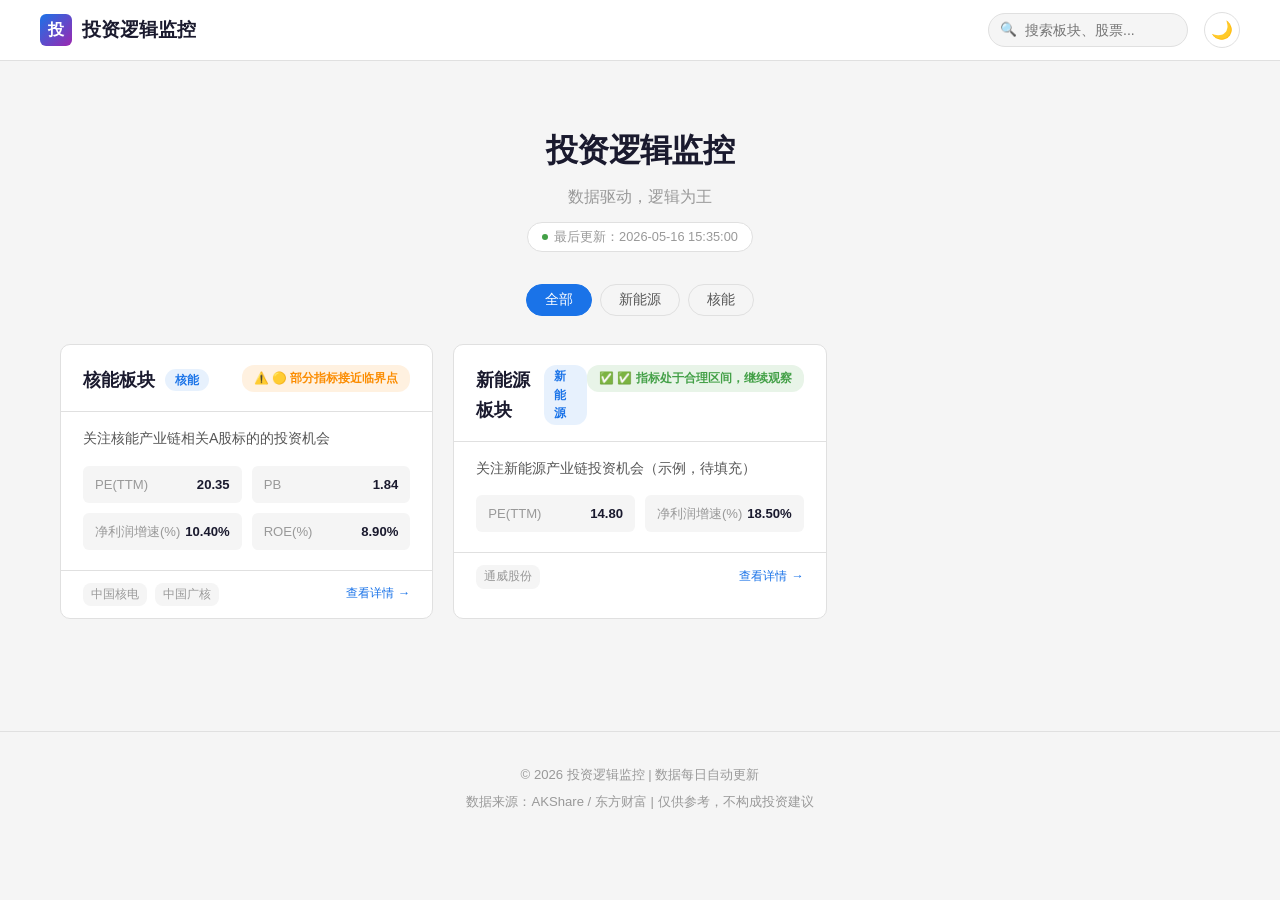
==== output/index.html @ 921703e8 "Initial commit: A-share investment logic monitoring website" ====
<!DOCTYPE html>
<html lang="zh-CN" data-theme="light">
<head>
<meta charset="UTF-8">
<meta name="viewport" content="width=device-width, initial-scale=1.0">
<title>投资逻辑监控</title>
<link rel="stylesheet" href="style.css">
<meta name="description" content="投资逻辑监控 - 数据驱动，逻辑为王">
</head>
<body>

<nav class="navbar">
  <div class="nav-inner">
    <a href="index.html" class="nav-brand">
      <span class="brand-icon">投</span>
      <span>投资逻辑监控</span>
    </a>
    <div class="nav-right">
      <div class="search-wrapper">
        <span class="search-icon">🔍</span>
        <input type="text" class="search-input" placeholder="搜索板块、股票..." />
      </div>
      <button class="theme-toggle" title="切换主题">🌙</button>
    </div>
  </div>
</nav>

<main class="container">
  <div class="page-header">
    <h1>投资逻辑监控</h1>
    <p class="subtitle">数据驱动，逻辑为王</p>
    <div class="last-update">
      <span class="dot"></span>
      最后更新：2026-05-16 15:35:00
    </div>
  </div>

  <div class="tag-filter">
    <button class="tag-btn active" data-tag="all">全部</button><button class="tag-btn" data-tag="新能源">新能源</button><button class="tag-btn" data-tag="核能">核能</button>
  </div>

  <div class="sector-grid">
    
    <div class="sector-card" data-tag="核能" data-name="核能板块" data-href="stocks/nuclear_energy.html" data-search-text="核能板块 关注核能产业链相关A股标的的投资机会 核能 中国核电 601985 中国广核 003816 PE(TTM) PB 净利润增速(%) ROE(%) 股价相对MA20 ## 核能板块投资逻辑

### 为什么关注核能？

1. **政策确定性高**：国家&quot;双碳&quot;目标下，核电作为稳定基荷能源的战略地位明确
2. **审批加速**：近年来核电核准节奏明显加快，每年新批机组数量提升
3. **产业链长**：从上游铀资源、设备制造到下游运营，覆盖面广

### 核心判断指标

| 指标 | 说明 |
|------|------|
| PE(TTM) | 反映当前估值水平，历史分位越低越有吸引力 |
| PB | 净资产倍率，适合重资产行业估值参考 |
| 净利润增速(%) | 核心盈利能力，持续正增长说明基本面健康 |
| ROE(%) | 资本回报率，核电企业通常在8-12% |
| 股价相对MA20 | 短期趋势判断，避免追涨 |

### 临界点信号

当以下条件**同时满足**时，发出买入信号：
- PE(TTM) &lt; 历史均值 - 1个标准差
- 净利润增速 &gt; 0（转正或保持增长）
- 股价跌破MA20但未破位（短期超跌）

*数据每日收盘后自动更新，最后更新时间见页面底部*
">
      <div class="card-header">
        <div class="card-title-row">
          <h3 class="card-title">核能板块</h3>
          <span class="card-tag">核能</span>
        </div>
        <span class="signal-badge warning">⚠️ 🟡 部分指标接近临界点</span>
      </div>
      <div class="card-body">
        <p class="card-desc">关注核能产业链相关A股标的的投资机会</p>
        <div class="card-indicators">
              <div class="mini-indicator">
                <span class="label">PE(TTM)</span>
                <span class="value">20.35</span>
              </div>
              <div class="mini-indicator">
                <span class="label">PB</span>
                <span class="value">1.84</span>
              </div>
              <div class="mini-indicator">
                <span class="label">净利润增速(%)</span>
                <span class="value">10.40%</span>
              </div>
              <div class="mini-indicator">
                <span class="label">ROE(%)</span>
                <span class="value">8.90%</span>
              </div></div>
      </div>
      <div class="card-footer">
        <div class="stocks-list"><span class="stock-chip">中国核电</span><span class="stock-chip">中国广核</span></div>
        <a href="stocks/nuclear_energy.html" class="view-link">查看详情</a>
      </div>
    </div>
    <div class="sector-card" data-tag="新能源" data-name="新能源板块" data-href="stocks/renewable_energy.html" data-search-text="新能源板块 关注新能源产业链投资机会（示例，待填充） 新能源 通威股份 600438 PE(TTM) 净利润增速(%) ## 新能源板块投资逻辑

（待补充详细分析...）

*数据每日收盘后自动更新*
">
      <div class="card-header">
        <div class="card-title-row">
          <h3 class="card-title">新能源板块</h3>
          <span class="card-tag">新能源</span>
        </div>
        <span class="signal-badge safe">✅ ✅ 指标处于合理区间，继续观察</span>
      </div>
      <div class="card-body">
        <p class="card-desc">关注新能源产业链投资机会（示例，待填充）</p>
        <div class="card-indicators">
              <div class="mini-indicator">
                <span class="label">PE(TTM)</span>
                <span class="value">14.80</span>
              </div>
              <div class="mini-indicator">
                <span class="label">净利润增速(%)</span>
                <span class="value">18.50%</span>
              </div></div>
      </div>
      <div class="card-footer">
        <div class="stocks-list"><span class="stock-chip">通威股份</span></div>
        <a href="stocks/renewable_energy.html" class="view-link">查看详情</a>
      </div>
    </div>
  </div>
</main>

<footer class="footer">
  <p>© 2026 投资逻辑监控 | 数据每日自动更新</p>
  <p style="margin-top:6px">数据来源：AKShare / 东方财富 | 仅供参考，不构成投资建议</p>
</footer>

<script src="app.js"></script>
</body>
</html>
---- output/style.css ----
/* ========================================
   A股投资逻辑监控网站 - 样式表
   涨红跌绿（A股惯例） | 暗色/亮色模式 | 移动端适配
   ======================================== */

:root {
  /* 亮色主题 */
  --bg-primary: #f5f5f5;
  --bg-secondary: #ffffff;
  --bg-card: #ffffff;
  --text-primary: #1a1a2e;
  --text-secondary: #555;
  --text-muted: #999;
  --border-color: #e0e0e0;
  --accent: #1a73e8;
  --accent-hover: #1557b0;

  /* A股配色：涨红跌绿 */
  --up-color: #e53935;      /* 红色=涨 */
  --down-color: #43a047;    /* 绿色=跌 */
  --flat-color: #999;

  /* 信号灯颜色 */
  --signal-safe: #43a047;
  --signal-warning: #fb8c00;
  --signal-danger: #e53935;

  /* 阴影 */
  --shadow-sm: 0 1px 3px rgba(0,0,0,0.08);
  --shadow-md: 0 4px 12px rgba(0,0,0,0.10);
  --shadow-lg: 0 8px 24px rgba(0,0,0,0.12);

  /* 圆角 */
  --radius-sm: 6px;
  --radius-md: 10px;
  --radius-lg: 16px;

  /* 过渡 */
  --transition: all 0.25s ease;
}

/* 暗色主题 */
[data-theme="dark"] {
  --bg-primary: #0d1117;
  --bg-secondary: #161b22;
  --bg-card: #1c2128;
  --text-primary: #e6edf3;
  --text-secondary: #b1bac4;
  --text-muted: #768390;
  --border-color: #30363d;
  --accent: #58a6ff;
  --accent-hover: #79c0ff;
  --shadow-sm: 0 1px 3px rgba(0,0,0,0.30);
  --shadow-md: 0 4px 12px rgba(0,0,0,0.40);
  --shadow-lg: 0 8px 24px rgba(0,0,0,0.50);
}

/* ========== 基础重置 ========== */
*, *::before, *::after {
  margin: 0;
  padding: 0;
  box-sizing: border-box;
}

html {
  font-size: 16px;
  scroll-behavior: smooth;
}

body {
  font-family: -apple-system, BlinkMacSystemFont, "Segoe UI", "PingFang SC", "Hiragino Sans GB", "Microsoft YaHei", sans-serif;
  background: var(--bg-primary);
  color: var(--text-primary);
  line-height: 1.6;
  transition: var(--transition);
  min-height: 100vh;
}

a { color: var(--accent); text-decoration: none; }
a:hover { color: var(--accent-hover); }

/* ========== 导航栏 ========== */
.navbar {
  position: sticky;
  top: 0;
  z-index: 100;
  background: var(--bg-secondary);
  border-bottom: 1px solid var(--border-color);
  padding: 0 20px;
  backdrop-filter: blur(10px);
}

.nav-inner {
  max-width: 1200px;
  margin: 0 auto;
  display: flex;
  align-items: center;
  justify-content: space-between;
  height: 60px;
}

.nav-brand {
  display: flex;
  align-items: center;
  gap: 10px;
  font-size: 1.2rem;
  font-weight: 700;
  color: var(--text-primary);
}

.nav-brand .brand-icon {
  width: 32px;
  height: 32px;
  background: linear-gradient(135deg, var(--accent), #9c27b0);
  border-radius: var(--radius-sm);
  display: flex;
  align-items: center;
  justify-content: center;
  color: white;
  font-size: 1rem;
  font-weight: bold;
}

.nav-right {
  display: flex;
  align-items: center;
  gap: 16px;
}

/* 搜索框 */
.search-wrapper {
  position: relative;
}

.search-input {
  padding: 8px 14px 8px 36px;
  border: 1px solid var(--border-color);
  border-radius: 20px;
  background: var(--bg-primary);
  color: var(--text-primary);
  font-size: 0.875rem;
  width: 200px;
  outline: none;
  transition: var(--transition);
}

.search-input:focus {
  width: 260px;
  border-color: var(--accent);
  box-shadow: 0 0 0 3px rgba(26,115,232,0.15);
}

.search-icon {
  position: absolute;
  left: 12px;
  top: 50%;
  transform: translateY(-50%);
  color: var(--text-muted);
  font-size: 0.85rem;
  pointer-events: none;
}

/* 主题切换按钮 */
.theme-toggle {
  background: none;
  border: 1px solid var(--border-color);
  border-radius: 50%;
  width: 36px;
  height: 36px;
  cursor: pointer;
  display: flex;
  align-items: center;
  justify-content: center;
  font-size: 1.1rem;
  transition: var(--transition);
  color: var(--text-secondary);
}

.theme-toggle:hover {
  background: var(--bg-primary);
  color: var(--text-primary);
  transform: rotate(15deg);
}

/* ========== 主内容区 ========== */
.container {
  max-width: 1200px;
  margin: 0 auto;
  padding: 24px 20px;
}

/* ========== 页头 ========== */
.page-header {
  text-align: center;
  padding: 40px 0 32px;
}

.page-header h1 {
  font-size: 2rem;
  font-weight: 800;
  margin-bottom: 8px;
  letter-spacing: -0.02em;
}

.page-header .subtitle {
  color: var(--text-muted);
  font-size: 1rem;
}

.last-update {
  display: inline-flex;
  align-items: center;
  gap: 6px;
  margin-top: 12px;
  padding: 4px 14px;
  background: var(--bg-secondary);
  border: 1px solid var(--border-color);
  border-radius: 20px;
  font-size: 0.8rem;
  color: var(--text-muted);
}

.last-update .dot {
  width: 6px;
  height: 6px;
  border-radius: 50%;
  background: var(--signal-safe);
  animation: pulse 2s infinite;
}

@keyframes pulse {
  0%, 100% { opacity: 1; }
  50% { opacity: 0.4; }
}

/* ========== 标签筛选 ========== */
.tag-filter {
  display: flex;
  justify-content: center;
  gap: 8px;
  flex-wrap: wrap;
  margin-bottom: 28px;
}

.tag-btn {
  padding: 6px 18px;
  border: 1px solid var(--border-color);
  border-radius: 20px;
  background: transparent;
  color: var(--text-secondary);
  cursor: pointer;
  font-size: 0.85rem;
  transition: var(--transition);
}

.tag-btn:hover,
.tag-btn.active {
  background: var(--accent);
  color: white;
  border-color: var(--accent);
}

/* ========== 板块卡片网格 ========== */
.sector-grid {
  display: grid;
  grid-template-columns: repeat(auto-fill, minmax(340px, 1fr));
  gap: 20px;
  margin-bottom: 48px;
}

/* 单个板块卡片 */
.sector-card {
  background: var(--bg-card);
  border: 1px solid var(--border-color);
  border-radius: var(--radius-md);
  overflow: hidden;
  transition: var(--transition);
  cursor: pointer;
}

.sector-card:hover {
  transform: translateY(-3px);
  box-shadow: var(--shadow-lg);
  border-color: var(--accent);
}

.card-header {
  padding: 20px 22px 16px;
  border-bottom: 1px solid var(--border-color);
  display: flex;
  justify-content: space-between;
  align-items: flex-start;
}

.card-title-row {
  display: flex;
  align-items: center;
  gap: 10px;
}

.card-title {
  font-size: 1.15rem;
  font-weight: 700;
  color: var(--text-primary);
}

.card-tag {
  display: inline-block;
  padding: 2px 10px;
  border-radius: 12px;
  font-size: 0.72rem;
  font-weight: 600;
  background: rgba(26,115,232,0.1);
  color: var(--accent);
}

[data-theme="dark"] .card-tag {
  background: rgba(88,166,255,0.15);
}

/* 信号状态标签 */
.signal-badge {
  padding: 4px 12px;
  border-radius: 12px;
  font-size: 0.73rem;
  font-weight: 600;
  white-space: nowrap;
}

.signal-badge.safe {
  background: rgba(67,160,71,0.12);
  color: var(--signal-safe);
}
.signal-badge.warning {
  background: rgba(251,140,0,0.12);
  color: var(--signal-warning);
}
.signal-badge.danger {
  background: rgba(229,57,53,0.12);
  color: var(--signal-danger);
}

.card-body {
  padding: 16px 22px 20px;
}

.card-desc {
  font-size: 0.88rem;
  color: var(--text-secondary);
  line-height: 1.55;
  margin-bottom: 16px;
}

/* 卡片内迷你指标条 */
.card-indicators {
  display: grid;
  grid-template-columns: repeat(2, 1fr);
  gap: 10px;
}

.mini-indicator {
  display: flex;
  justify-content: space-between;
  align-items: center;
  padding: 8px 12px;
  background: var(--bg-primary);
  border-radius: var(--radius-sm);
  font-size: 0.82rem;
}

.mini-indicator .label {
  color: var(--text-muted);
}

.mini-indicator .value {
  font-weight: 600;
  font-variant-numeric: tabular-nums;
}

.mini-indicator .value.up { color: var(--up-color); }
.mini-indicator .value.down { color: var(--down-color); }

.card-footer {
  padding: 12px 22px;
  border-top: 1px solid var(--border-color);
  display: flex;
  justify-content: space-between;
  align-items: center;
  font-size: 0.78rem;
  color: var(--text-muted);
}

.stocks-list {
  display: flex;
  gap: 8px;
}

.stock-chip {
  padding: 2px 8px;
  background: var(--bg-primary);
  border-radius: 8px;
  font-size: 0.76rem;
  font-family: "SF Mono", Consolas, monospace;
}

.view-link {
  display: inline-flex;
  align-items: center;
  gap: 4px;
  color: var(--accent);
  font-weight: 500;
}

.view-link::after {
  content: "→";
  transition: transform 0.2s;
}

.sector-card:hover .view-link::after {
  transform: translateX(3px);
}

/* ========== 详情页样式 ========== */

/* 面包屑导航 */
.breadcrumb {
  display: flex;
  align-items: center;
  gap: 8px;
  font-size: 0.88rem;
  color: var(--text-muted);
  margin-bottom: 24px;
  padding-top: 12px;
}

.breadcrumb a { color: var(--text-muted); }
.breadcrumb a:hover { color: var(--accent); }
.breadcrumb .separator { font-size: 0.75rem; }

/* 详情页头部 */
.detail-header {
  display: flex;
  justify-content: space-between;
  align-items: flex-start;
  margin-bottom: 28px;
  flex-wrap: wrap;
  gap: 16px;
}

.detail-title-group h1 {
  font-size: 1.65rem;
  font-weight: 800;
  margin-bottom: 6px;
}

.detail-meta {
  display: flex;
  align-items: center;
  gap: 12px;
  font-size: 0.88rem;
  color: var(--text-muted);
}

.detail-actions {
  display: flex;
  gap: 10px;
}

.btn {
  display: inline-flex;
  align-items: center;
  gap: 6px;
  padding: 8px 18px;
  border-radius: var(--radius-sm);
  font-size: 0.85rem;
  font-weight: 500;
  cursor: pointer;
  border: 1px solid var(--border-color);
  background: var(--bg-card);
  color: var(--text-primary);
  transition: var(--transition);
}

.btn:hover {
  border-color: var(--accent);
  color: var(--accent);
}

.btn-primary {
  background: var(--accent);
  color: white;
  border-color: var(--accent);
}

.btn-primary:hover {
  background: var(--accent-hover);
  color: white;
}

/* 数据看板区域 */
.data-dashboard {
  margin-bottom: 36px;
}

.section-label {
  display: flex;
  align-items: center;
  gap: 8px;
  font-size: 0.92rem;
  font-weight: 700;
  color: var(--text-secondary);
  text-transform: uppercase;
  letter-spacing: 0.05em;
  margin-bottom: 16px;
  padding-bottom: 8px;
  border-bottom: 2px solid var(--border-color);
}

.section-label .icon {
  font-size: 1.1rem;
}

/* 信号面板 */
.signal-panel {
  display: grid;
  grid-template-columns: repeat(auto-fit, minmax(240px, 1fr));
  gap: 16px;
  margin-bottom: 24px;
}

.signal-card {
  padding: 20px 24px;
  border-radius: var(--radius-md);
  border: 1px solid var(--border-color);
  background: var(--bg-card);
  text-align: center;
}

.signal-card .signal-label {
  font-size: 0.82rem;
  color: var(--text-muted);
  margin-bottom: 8px;
}

.signal-card .signal-value {
  font-size: 1.5rem;
  font-weight: 800;
}

.signal-card .signal-value.safe { color: var(--signal-safe); }
.signal-card .signal-value.warning { color: var(--signal-warning); }
.signal-card .signal-value.danger { color: var(--signal-danger); }

.signal-card .signal-desc {
  font-size: 0.8rem;
  color: var(--text-muted);
  margin-top: 6px;
}

/* 指标卡片网格 */
.indicator-grid {
  display: grid;
  grid-template-columns: repeat(auto-fill, minmax(200px, 1fr));
  gap: 14px;
  margin-bottom: 24px;
}

.indicator-card {
  padding: 18px 20px;
  border-radius: var(--radius-md);
  border: 1px solid var(--border-color);
  background: var(--bg-card);
  position: relative;
  overflow: hidden;
}

.indicator-card .ind-name {
  font-size: 0.83rem;
  color: var(--text-muted);
  margin-bottom: 8px;
}

.indicator-card .ind-value {
  font-size: 1.35rem;
  font-weight: 800;
  font-variant-numeric: tabular-nums;
}

.indicator-card .ind-value.up { color: var(--up-color); }
.indicator-card .ind-value.down { color: var(--down-color); }

.indicator-card .ind-bar {
  height: 4px;
  background: var(--bg-primary);
  border-radius: 2px;
  margin-top: 10px;
  position: relative;
  overflow: hidden;
}

.indicator-card .ind-bar-fill {
  height: 100%;
  border-radius: 2px;
  transition: width 0.5s ease;
}

.indicator-card .ind-bar-fill.good { background: var(--signal-safe); }
.indicator-card .ind-bar-fill.bad { background: var(--signal-danger); }
.indicator-card .ind-bar-fill.warn { background: var(--signal-warning); }

.indicator-card .ind-range {
  display: flex;
  justify-content: space-between;
  font-size: 0.7rem;
  color: var(--text-muted);
  margin-top: 4px;
  font-variant-numeric: tabular-nums;
}

/* 图表容器 */
.chart-container {
  background: var(--bg-card);
  border: 1px solid var(--border-color);
  border-radius: var(--radius-md);
  padding: 20px;
  margin-bottom: 24px;
  position: relative;
}

.chart-container canvas {
  width: 100% !important;
  max-height: 350px;
}

.chart-tabs {
  display: flex;
  gap: 6px;
  margin-bottom: 16px;
}

.chart-tab {
  padding: 6px 16px;
  border: 1px solid var(--border-color);
  border-radius: 16px;
  background: transparent;
  cursor: pointer;
  font-size: 0.82rem;
  color: var(--text-secondary);
  transition: var(--transition);
}

.chart-tab.active {
  background: var(--accent);
  color: white;
  border-color: var(--accent);
}

/* 逻辑文章区域 */
.article-section {
  background: var(--bg-card);
  border: 1px solid var(--border-color);
  border-radius: var(--radius-md);
  padding: 28px 32px;
  margin-bottom: 36px;
}

.article-section h2 {
  font-size: 1.3rem;
  font-weight: 700;
  margin-bottom: 20px;
  padding-bottom: 12px;
  border-bottom: 1px solid var(--border-color);
}

.article-section h3 {
  font-size: 1.08rem;
  font-weight: 600;
  margin: 24px 0 10px;
  color: var(--text-primary);
}

.article-section p {
  margin-bottom: 14px;
  color: var(--text-secondary);
  line-height: 1.75;
}

.article-section ul, .article-section ol {
  margin: 10px 0 14px 22px;
  color: var(--text-secondary);
}

.article-section li {
  margin-bottom: 6px;
  line-height: 1.6;
}

.article-section table {
  width: 100%;
  border-collapse: collapse;
  margin: 16px 0;
  font-size: 0.9rem;
}

.article-section th,
.article-section td {
  padding: 10px 14px;
  border: 1px solid var(--border-color);
  text-align: left;
}

.article-section th {
  background: var(--bg-primary);
  font-weight: 600;
  color: var(--text-secondary);
  font-size: 0.82rem;
}

.article-section td {
  color: var(--text-secondary);
}

.article-section em {
  color: var(--text-muted);
  font-style: normal;
}

.article-section strong {
  color: var(--text-primary);
}

/* 页脚 */
.footer {
  text-align: center;
  padding: 32px 20px;
  color: var(--text-muted);
  font-size: 0.82rem;
  border-top: 1px solid var(--border-color);
  margin-top: 40px;
}

.footer a { color: var(--text-secondary); }

/* ========== 响应式 ========== */
@media (max-width: 768px) {
  html { font-size: 15px; }

  .nav-inner { padding: 0 8px; }

  .search-input {
    width: 140px;
    font-size: 0.82rem;
  }
  .search-input:focus { width: 180px; }

  .page-header h1 { font-size: 1.5rem; }

  .sector-grid {
    grid-template-columns: 1fr;
  }

  .card-indicators {
    grid-template-columns: 1fr 1fr;
  }

  .indicator-grid {
    grid-template-columns: repeat(2, 1fr);
  }

  .signal-panel {
    grid-template-columns: 1fr;
  }

  .detail-header {
    flex-direction: column;
  }

  .article-section {
    padding: 20px 18px;
  }

  .chart-container {
    padding: 14px;
  }

  .container { padding: 16px 12px; }
}

@media (max-width: 480px) {
  .search-wrapper { display: none; }

  .tag-filter { gap: 6px; }
  .tag-btn { padding: 5px 13px; font-size: 0.8rem; }

  .indicator-grid {
    grid-template-columns: 1fr;
  }

  .card-indicators {
    grid-template-columns: 1fr;
  }
}

/* ========== 动画 ========== */
@keyframes fadeInUp {
  from { opacity: 0; transform: translateY(16px); }
  to { opacity: 1; transform: translateY(0); }
}

.sector-card {
  animation: fadeInUp 0.4s ease backwards;
}

.sector-card:nth-child(1) { animation-delay: 0.03s; }
.sector-card:nth-child(2) { animation-delay: 0.06s; }
.sector-card:nth-child(3) { animation-delay: 0.09s; }
.sector-card:nth-child(4) { animation-delay: 0.12s; }
.sector-card:nth-child(5) { animation-delay: 0.15s; }
.sector-card:nth-child(6) { animation-delay: 0.18s; }

/* ========== 无结果提示 ========== */
.no-results {
  text-align: center;
  padding: 60px 20px;
  color: var(--text-muted);
}

.no-results .emoji { font-size: 2.5rem; margin-bottom: 12px; }
.no-results p { font-size: 0.95rem; }
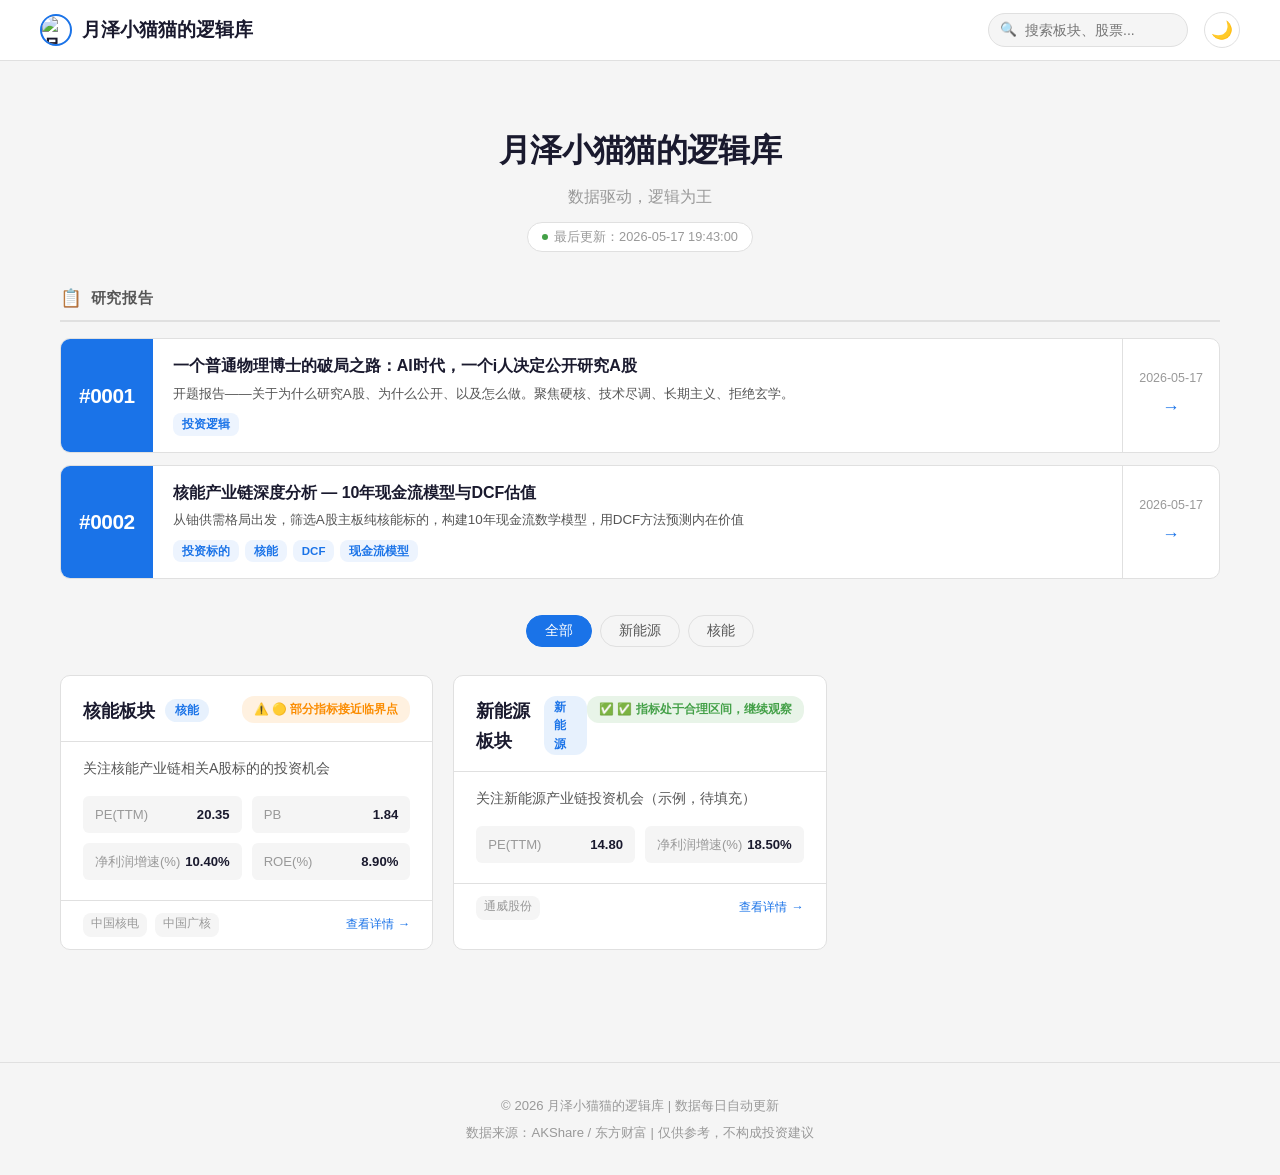
==== commit ecc8619f: "Add research reports #0001 & #0002, update homepage with report list #0001: 开篇文 - 一个普通物理博士的破局之路 (lab" ====
--- a/output/index.html
+++ b/output/index.html
@@ -3,17 +3,17 @@
 <head>
 <meta charset="UTF-8">
 <meta name="viewport" content="width=device-width, initial-scale=1.0">
-<title>投资逻辑监控</title>
+<title>月泽小猫猫的逻辑库</title>
 <link rel="stylesheet" href="style.css">
-<meta name="description" content="投资逻辑监控 - 数据驱动，逻辑为王">
+<meta name="description" content="月泽小猫猫的逻辑库 - 数据驱动，逻辑为王">
 </head>
 <body>
 
 <nav class="navbar">
   <div class="nav-inner">
     <a href="index.html" class="nav-brand">
-      <span class="brand-icon">投</span>
-      <span>投资逻辑监控</span>
+      <img src="avatar.jpg" alt="月泽小猫猫" class="brand-avatar" />
+      <span>月泽小猫猫的逻辑库</span>
     </a>
     <div class="nav-right">
       <div class="search-wrapper">
@@ -27,11 +27,58 @@
 
 <main class="container">
   <div class="page-header">
-    <h1>投资逻辑监控</h1>
+    <h1>月泽小猫猫的逻辑库</h1>
     <p class="subtitle">数据驱动，逻辑为王</p>
     <div class="last-update">
       <span class="dot"></span>
-      最后更新：2026-05-16 15:35:00
+      最后更新：2026-05-17 19:43:00
+    </div>
+  </div>
+
+  <!-- 研究报告（按时间倒序，序号越大越新） -->
+  <div class="data-dashboard" id="reports">
+    <div class="section-label"><span class="icon">📋</span> 研究报告</div>
+    <div class="report-list">
+
+      <!-- #0001 开篇文（最新） -->
+      <a href="reports/article-0001.html" class="report-card">
+        <div class="report-card-left">
+          <span class="report-num">#0001</span>
+        </div>
+        <div class="report-card-body">
+          <h3 class="report-card-title">一个普通物理博士的破局之路：AI时代，一个i人决定公开研究A股</h3>
+          <p class="report-card-desc">开题报告——关于为什么研究A股、为什么公开、以及怎么做。聚焦硬核、技术尽调、长期主义、拒绝玄学。</p>
+          <div class="report-card-tags">
+            <span class="r-tag">投资逻辑</span>
+          </div>
+        </div>
+        <div class="report-card-right">
+          <span class="report-date">2026-05-17</span>
+          <span class="report-arrow">→</span>
+        </div>
+      </a>
+
+      <!-- #0002 核能深度分析 -->
+      <a href="reports/nuclear-002.html" class="report-card">
+        <div class="report-card-left">
+          <span class="report-num">#0002</span>
+        </div>
+        <div class="report-card-body">
+          <h3 class="report-card-title">核能产业链深度分析 — 10年现金流模型与DCF估值</h3>
+          <p class="report-card-desc">从铀供需格局出发，筛选A股主板纯核能标的，构建10年现金流数学模型，用DCF方法预测内在价值</p>
+          <div class="report-card-tags">
+            <span class="r-tag">投资标的</span>
+            <span class="r-tag">核能</span>
+            <span class="r-tag">DCF</span>
+            <span class="r-tag">现金流模型</span>
+          </div>
+        </div>
+        <div class="report-card-right">
+          <span class="report-date">2026-05-17</span>
+          <span class="report-arrow">→</span>
+        </div>
+      </a>
+
     </div>
   </div>
 
@@ -134,7 +181,7 @@
 </main>
 
 <footer class="footer">
-  <p>© 2026 投资逻辑监控 | 数据每日自动更新</p>
+  <p>© 2026 月泽小猫猫的逻辑库 | 数据每日自动更新</p>
   <p style="margin-top:6px">数据来源：AKShare / 东方财富 | 仅供参考，不构成投资建议</p>
 </footer>
 
--- a/output/style.css
+++ b/output/style.css
@@ -108,17 +108,12 @@
   color: var(--text-primary);
 }
 
-.nav-brand .brand-icon {
+.nav-brand .brand-avatar {
   width: 32px;
   height: 32px;
-  background: linear-gradient(135deg, var(--accent), #9c27b0);
-  border-radius: var(--radius-sm);
-  display: flex;
-  align-items: center;
-  justify-content: center;
-  color: white;
-  font-size: 1rem;
-  font-weight: bold;
+  border-radius: 50%;
+  object-fit: cover;
+  border: 2px solid var(--accent);
 }
 
 .nav-right {
@@ -827,3 +822,136 @@
 
 .no-results .emoji { font-size: 2.5rem; margin-bottom: 12px; }
 .no-results p { font-size: 0.95rem; }
+
+/* ========== 研究报告列表 ========== */
+.report-list {
+  display: flex;
+  flex-direction: column;
+  gap: 12px;
+}
+
+.report-card {
+  display: flex;
+  align-items: stretch;
+  gap: 0;
+  background: var(--bg-card);
+  border: 1px solid var(--border-color);
+  border-radius: var(--radius-md);
+  padding: 0;
+  text-decoration: none;
+  color: inherit;
+  transition: transform 0.2s, box-shadow 0.2s, border-color 0.2s;
+  overflow: hidden;
+}
+
+.report-card:hover {
+  transform: translateY(-2px);
+  box-shadow: var(--shadow-md);
+  border-color: var(--accent);
+}
+
+.report-card-left {
+  display: flex;
+  align-items: center;
+  justify-content: center;
+  padding: 0 18px;
+  background: var(--accent);
+  color: white;
+  flex-shrink: 0;
+  min-width: 70px;
+}
+
+.report-num {
+  font-size: 1.3rem;
+  font-weight: 800;
+  letter-spacing: -0.02em;
+}
+
+.report-card-body {
+  flex: 1;
+  padding: 16px 20px;
+  display: flex;
+  flex-direction: column;
+  gap: 6px;
+  min-width: 0;
+}
+
+.report-card-title {
+  font-size: 1rem;
+  font-weight: 700;
+  color: var(--text-primary);
+  line-height: 1.4;
+  overflow: hidden;
+  text-overflow: ellipsis;
+  white-space: nowrap;
+}
+
+.report-card-desc {
+  font-size: 0.84rem;
+  color: var(--text-secondary);
+  line-height: 1.45;
+  display: -webkit-box;
+  -webkit-line-clamp: 2;
+  -webkit-box-orient: vertical;
+  overflow: hidden;
+}
+
+.report-card-tags {
+  display: flex;
+  gap: 6px;
+  margin-top: 4px;
+  flex-wrap: wrap;
+}
+
+.r-tag {
+  display: inline-block;
+  padding: 2px 9px;
+  border-radius: 8px;
+  font-size: 0.72rem;
+  font-weight: 600;
+  background: rgba(26,115,232,0.08);
+  color: var(--accent);
+}
+
+[data-theme="dark"] .r-tag { background: rgba(88,166,255,0.12); }
+
+.report-card-right {
+  display: flex;
+  flex-direction: column;
+  align-items: center;
+  justify-content: center;
+  padding: 0 16px;
+  flex-shrink: 0;
+  gap: 4px;
+  min-width: 80px;
+  border-left: 1px solid var(--border-color);
+}
+
+.report-date {
+  font-size: 0.78rem;
+  color: var(--text-muted);
+  white-space: nowrap;
+}
+
+.report-arrow {
+  font-size: 1.1rem;
+  color: var(--accent);
+  transition: transform 0.2s;
+}
+
+.report-card:hover .report-arrow {
+  transform: translateX(3px);
+}
+
+@media (max-width: 640px) {
+  .report-card { flex-direction: column; }
+  .report-card-left { padding: 12px; min-width: auto; }
+  .report-card-right {
+    flex-direction: row;
+    justify-content: space-between;
+    padding: 10px 20px;
+    border-left: none;
+    border-top: 1px solid var(--border-color);
+    min-width: auto;
+  }
+}
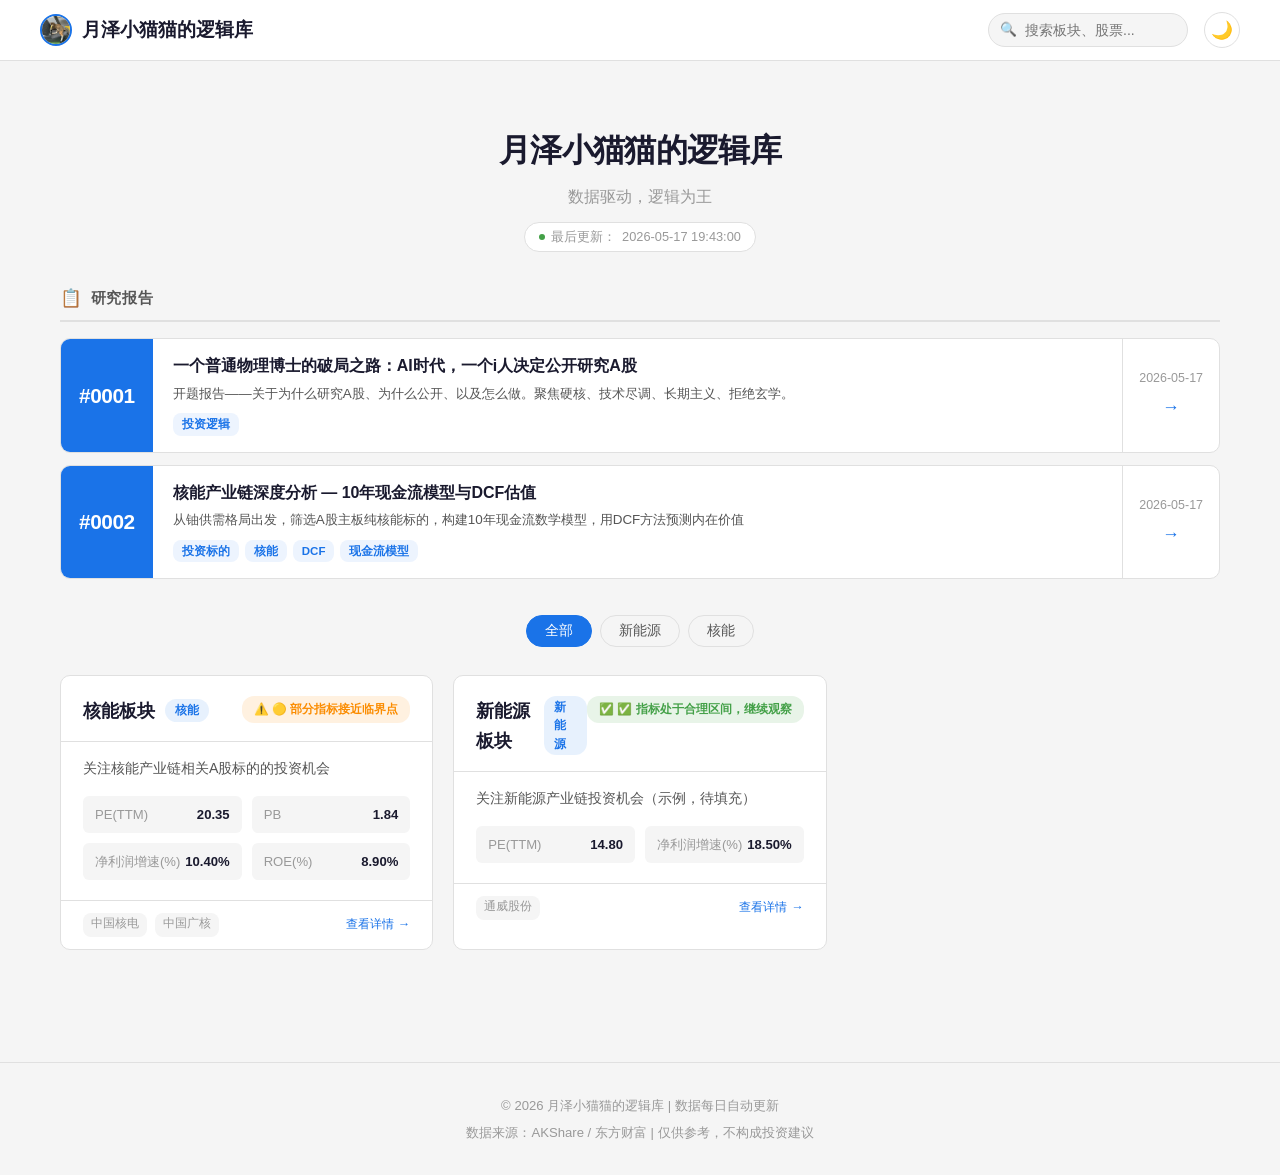
==== commit eab35d47: "feat: 每日自动更新系统 - GitHub Actions + 动态数据加载 1. 新增 .github/workflows/daily-update.yml    - 每个交易日 18:00(北" ====
--- a/output/index.html
+++ b/output/index.html
@@ -31,7 +31,7 @@
     <p class="subtitle">数据驱动，逻辑为王</p>
     <div class="last-update">
       <span class="dot"></span>
-      最后更新：2026-05-17 19:43:00
+      最后更新：<span class="last-update-time">2026-05-17 19:43:00</span>
     </div>
   </div>
 
@@ -88,7 +88,7 @@
 
   <div class="sector-grid">
     
-    <div class="sector-card" data-tag="核能" data-name="核能板块" data-href="stocks/nuclear_energy.html" data-search-text="核能板块 关注核能产业链相关A股标的的投资机会 核能 中国核电 601985 中国广核 003816 PE(TTM) PB 净利润增速(%) ROE(%) 股价相对MA20 ## 核能板块投资逻辑
+    <div class="sector-card" data-tag="核能" data-name="核能板块" data-sector-id="nuclear_energy" data-href="stocks/nuclear_energy.html" data-search-text="核能板块 关注核能产业链相关A股标的的投资机会 核能 中国核电 601985 中国广核 003816 PE(TTM) PB 净利润增速(%) ROE(%) 股价相对MA20 ## 核能板块投资逻辑
 
 ### 为什么关注核能？
 
@@ -147,7 +147,7 @@
         <a href="stocks/nuclear_energy.html" class="view-link">查看详情</a>
       </div>
     </div>
-    <div class="sector-card" data-tag="新能源" data-name="新能源板块" data-href="stocks/renewable_energy.html" data-search-text="新能源板块 关注新能源产业链投资机会（示例，待填充） 新能源 通威股份 600438 PE(TTM) 净利润增速(%) ## 新能源板块投资逻辑
+    <div class="sector-card" data-tag="新能源" data-name="新能源板块" data-sector-id="renewable_energy" data-href="stocks/renewable_energy.html" data-search-text="新能源板块 关注新能源产业链投资机会（示例，待填充） 新能源 通威股份 600438 PE(TTM) 净利润增速(%) ## 新能源板块投资逻辑
 
 （待补充详细分析...）
 
